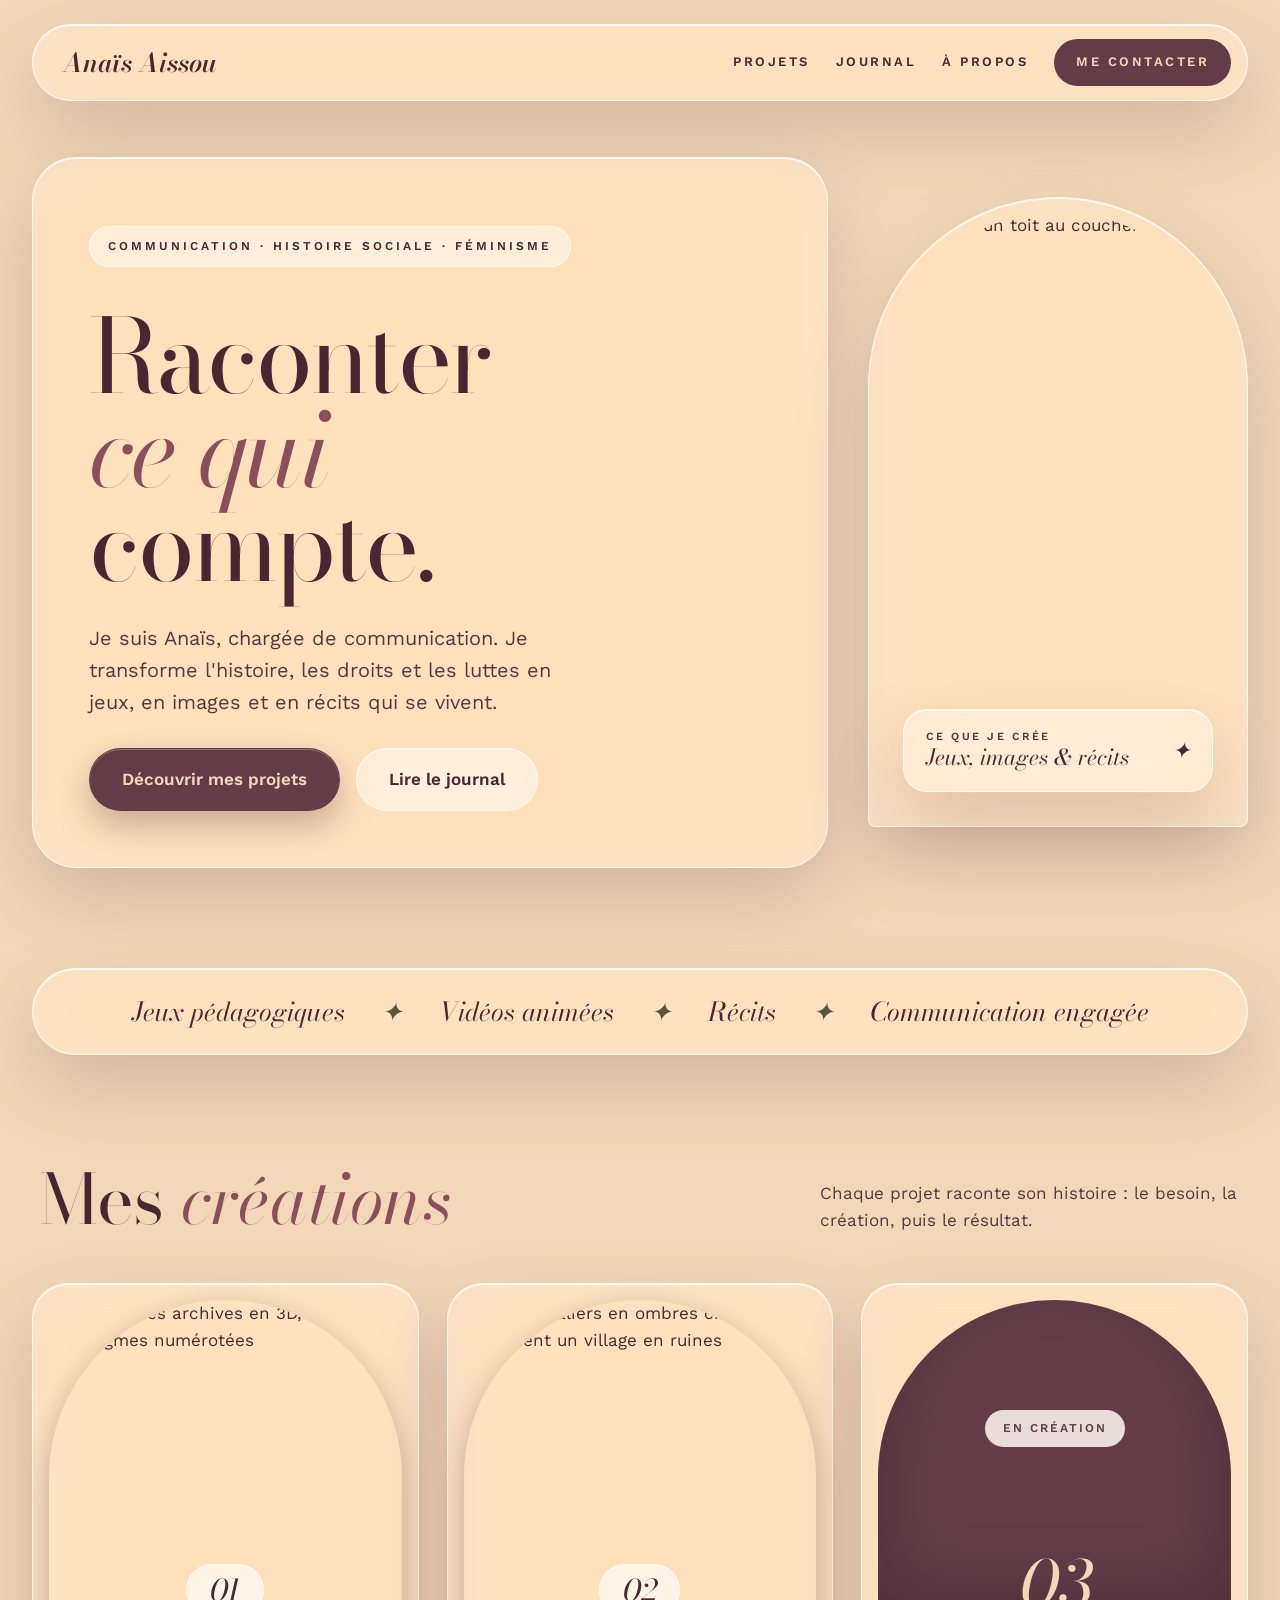
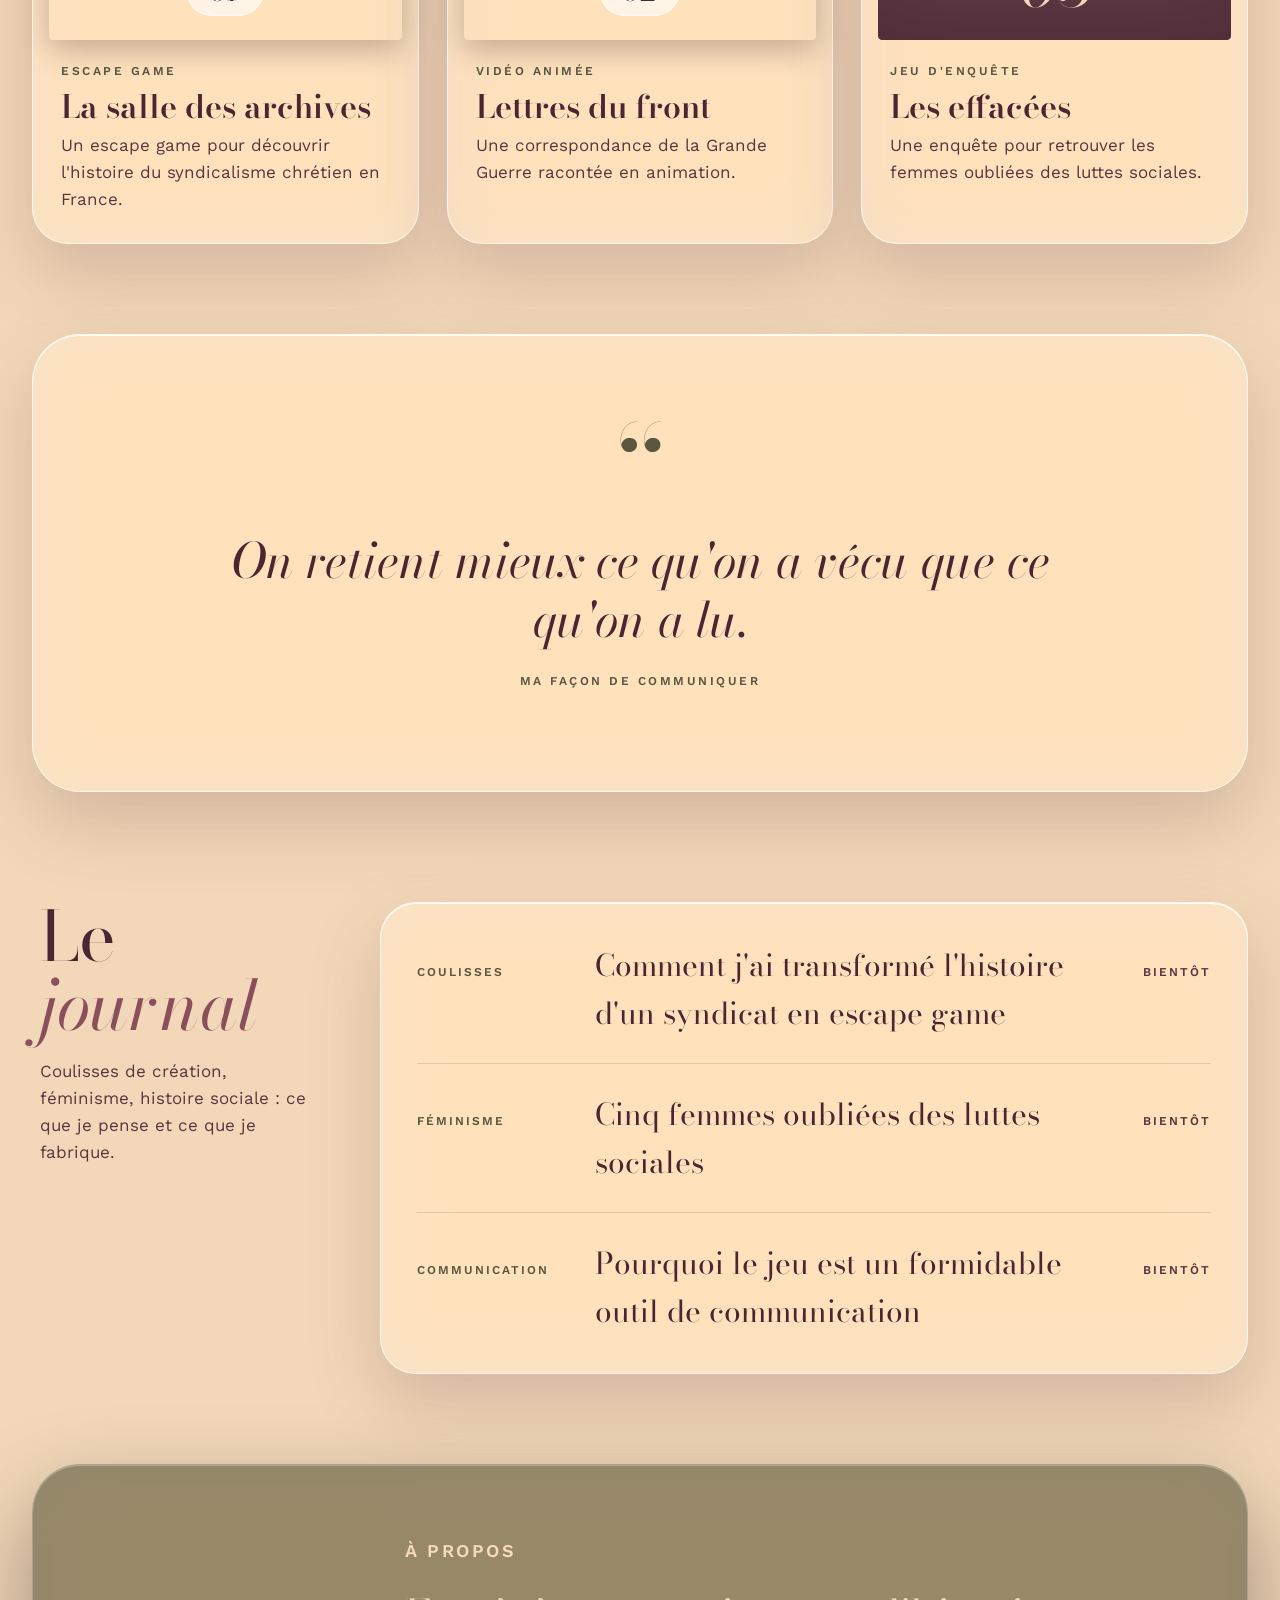
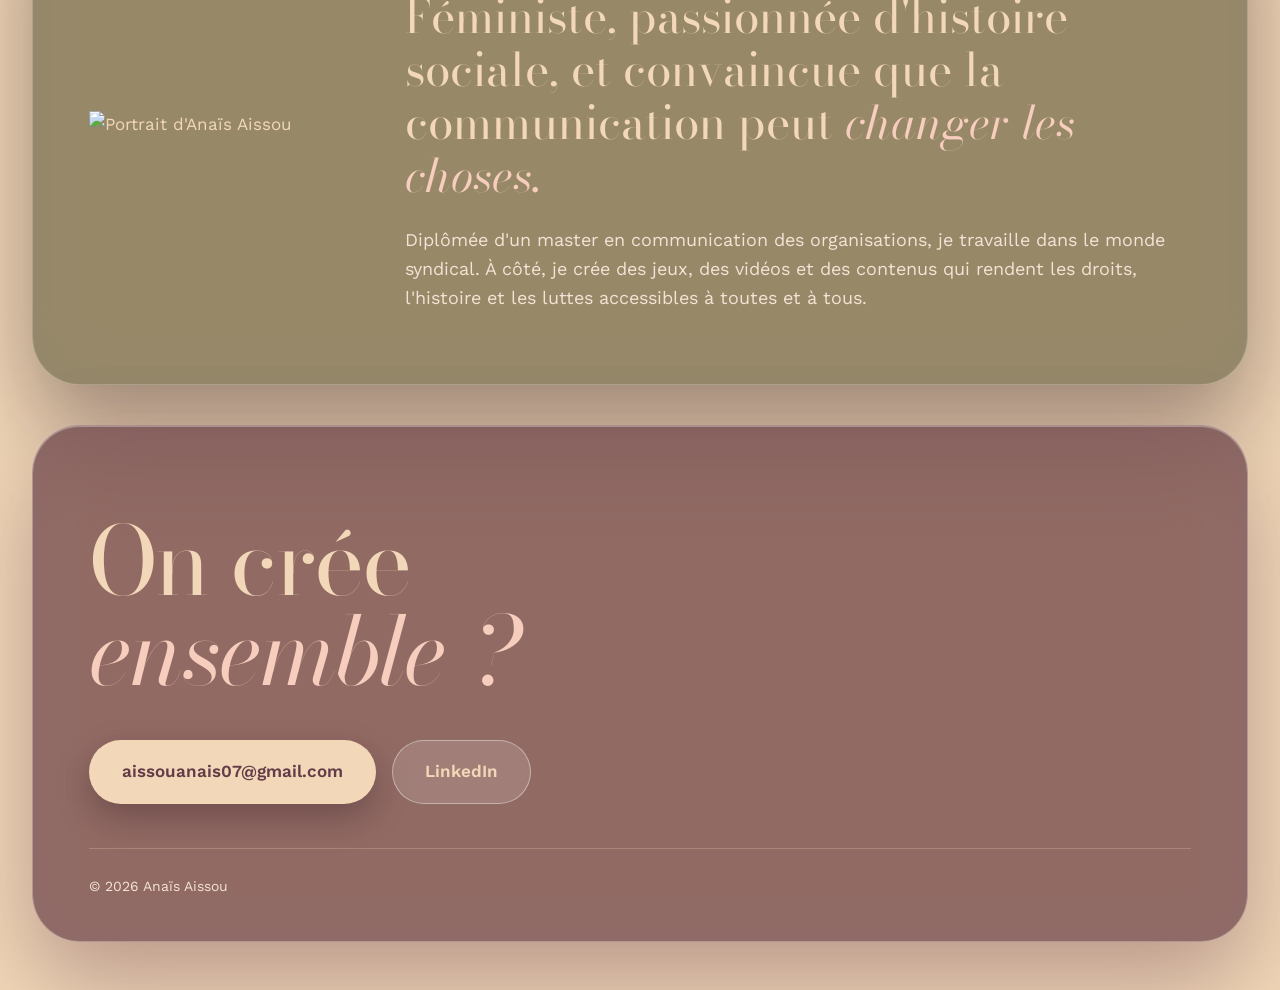
==== index.html @ f651cc9f "Add files via upload" ====
<!doctype html>
<html lang="fr">
<head>
<meta charset="utf-8">
<meta name="viewport" content="width=device-width, initial-scale=1">
<title>Anaïs Aissou · Communication, jeux et récits engagés</title>
<meta name="description" content="Portfolio d'Anaïs Aissou, chargée de communication : jeux pédagogiques, vidéos animées et récits sur l'histoire sociale, les droits et le féminisme.">
<meta property="og:title" content="Anaïs Aissou · Communication, jeux et récits engagés">
<meta property="og:description" content="Portfolio d'Anaïs Aissou, chargée de communication : jeux pédagogiques, vidéos animées et récits sur l'histoire sociale, les droits et le féminisme.">
<meta property="og:image" content="https://anaisaissou-web.github.io/images/hero-coucher-soleil.jpg">
<link rel="preconnect" href="https://fonts.googleapis.com">
<link rel="preconnect" href="https://fonts.gstatic.com" crossorigin>
<link href="https://fonts.googleapis.com/css2?family=Bodoni+Moda:ital,opsz,wght@0,6..96,400;0,6..96,600;1,6..96,400;1,6..96,600&family=Work+Sans:wght@400;500;600&display=swap" rel="stylesheet">
<link rel="stylesheet" href="style.css">
</head>
<body>
<div class="conteneur entete">
  <header class="barre verre">
    <a class="logo" href="index.html">Anaïs Aissou</a>
    <nav class="menu" aria-label="Navigation principale">
      <a href="index.html#projets">Projets</a>
      <a href="journal.html">Journal</a>
      <a href="index.html#apropos">À propos</a>
      <a class="contact" href="index.html#contact">Me contacter</a>
    </nav>
  </header>
</div>

<main>
  <section id="accueil" class="conteneur hero">
    <div class="hero-texte verre">
      <p class="pastille">Communication · Histoire sociale · Féminisme</p>
      <h1>Raconter<br><span class="italique">ce qui</span><br>compte.</h1>
      <p class="intro texte-doux">Je suis Anaïs, chargée de communication. Je transforme l'histoire, les droits et les luttes en jeux, en images et en récits qui se vivent.</p>
      <div class="boutons">
        <a class="bouton bouton-plein" href="#projets">Découvrir mes projets</a>
        <a class="bouton bouton-verre" href="journal.html">Lire le journal</a>
      </div>
    </div>
    <div class="hero-photo">
      <div class="cadre-arche verre">
        <img src="images/hero-coucher-soleil.jpg" alt="Anaïs sur un toit au coucher du soleil">
        <div class="carte-flottante verre">
          <div><small>Ce que je crée</small><span>Jeux, images &amp; récits</span></div>
          <span aria-hidden="true">✦</span>
        </div>
      </div>
    </div>
  </section>

  <div class="conteneur">
    <div class="bandeau verre">
      <span>Jeux pédagogiques</span><span class="etoile" aria-hidden="true">✦</span><span>Vidéos animées</span><span class="etoile" aria-hidden="true">✦</span><span>Récits</span><span class="etoile" aria-hidden="true">✦</span><span>Communication engagée</span>
    </div>
  </div>

  <section id="projets" class="conteneur section">
    <div class="entete-section">
      <h2 class="titre-section">Mes <span class="italique">créations</span></h2>
      <p class="texte-doux">Chaque projet raconte son histoire : le besoin, la création, puis le résultat.</p>
    </div>
    <div class="grille-projets">
      <a class="carte-projet verre" href="projets/salle-des-archives.html">
        <div class="visuel">
          <img src="images/escape-salle.jpg" alt="La salle des archives en 3D, avec ses six énigmes numérotées">
          <span class="numero">01</span>
        </div>
        <div class="infos">
          <p class="etiquette">Escape game</p>
          <h3>La salle des archives</h3>
          <p class="texte-doux">Un escape game pour découvrir l'histoire du syndicalisme chrétien en France.</p>
        </div>
      </a>
      <a class="carte-projet verre" href="projets/lettres-du-front.html">
        <div class="visuel">
          <img src="images/lettres-cavalier.jpg" alt="Deux cavaliers en ombres chinoises traversent un village en ruines">
          <span class="numero">02</span>
        </div>
        <div class="infos">
          <p class="etiquette">Vidéo animée</p>
          <h3>Lettres du front</h3>
          <p class="texte-doux">Une correspondance de la Grande Guerre racontée en animation.</p>
        </div>
      </a>
      <div class="carte-projet verre">
        <div class="visuel vide">
          <span class="statut">En création</span>
          <span class="grand">03</span>
        </div>
        <div class="infos">
          <p class="etiquette">Jeu d'enquête</p>
          <h3>Les effacées</h3>
          <p class="texte-doux">Une enquête pour retrouver les femmes oubliées des luttes sociales.</p>
        </div>
      </div>
    </div>
  </section>

  <section class="conteneur">
    <div class="citation verre">
      <span class="guillemet" aria-hidden="true">“</span>
      <p class="phrase">On retient mieux ce qu'on a vécu que ce qu'on a lu.</p>
      <p class="etiquette">Ma façon de communiquer</p>
    </div>
  </section>

  <section id="journal" class="conteneur section journal">
    <div class="intro-journal">
      <h2 class="titre-section">Le <span class="italique">journal</span></h2>
      <p class="texte-doux">Coulisses de création, féminisme, histoire sociale : ce que je pense et ce que je fabrique.</p>
    </div>
    <div class="liste-articles verre">
      <div class="article-ligne">
        <span class="categorie">Coulisses</span>
        <span class="titre">Comment j'ai transformé l'histoire d'un syndicat en escape game</span>
        <span class="bientot">Bientôt</span>
      </div>
      <div class="article-ligne">
        <span class="categorie">Féminisme</span>
        <span class="titre">Cinq femmes oubliées des luttes sociales</span>
        <span class="bientot">Bientôt</span>
      </div>
      <div class="article-ligne">
        <span class="categorie">Communication</span>
        <span class="titre">Pourquoi le jeu est un formidable outil de communication</span>
        <span class="bientot">Bientôt</span>
      </div>
    </div>
  </section>

  <section id="apropos" class="conteneur">
    <div class="apropos verre-olive">
      <div class="photo"><img src="images/portrait.png" alt="Portrait d'Anaïs Aissou"></div>
      <div class="texte">
        <p class="etiquette">À propos</p>
        <h2>Féministe, passionnée d'histoire sociale, et convaincue que la communication peut <em>changer les choses.</em></h2>
        <p>Diplômée d'un master en communication des organisations, je travaille dans le monde syndical. À côté, je crée des jeux, des vidéos et des contenus qui rendent les droits, l'histoire et les luttes accessibles à toutes et à tous.</p>
      </div>
    </div>
  </section>
</main>
<footer id="contact" class="conteneur pied">
  <div class="boite verre-prune">
    <h2>On crée<br><em>ensemble ?</em></h2>
    <div class="boutons">
      <a class="bouton bouton-clair" href="mailto:aissouanais07@gmail.com">aissouanais07@gmail.com</a>
      <a class="bouton bouton-contour" href="https://www.linkedin.com/in/aissou-ana%C3%AFs-321b30236/" target="_blank" rel="noopener">LinkedIn</a>
    </div>
    <p class="copyright">© 2026 Anaïs Aissou</p>
  </div>
</footer>
</body>
</html>
---- style.css ----
/* =========================================================
   Portfolio Anaïs Aissou · feuille de style commune
   Palette : prune #633C48 · pêche #F2D8B8 · vieux rose #C99482 · olive #5A5740
   ========================================================= */

*, *::before, *::after { box-sizing: border-box; }

:root {
  --prune: #633C48;
  --prune-fonce: #4A2633;
  --prune-doux: #5A3540;
  --accent: #8A4E5C;
  --peche: #F2D8B8;
  --vieux-rose: #C99482;
  --olive: #5A5740;
  --serif: 'Bodoni Moda', Georgia, serif;
  --sans: 'Work Sans', system-ui, sans-serif;
  --verre: rgba(255, 249, 243, 0.32);
  --verre-bord: rgba(255, 255, 255, 0.7);
  --ombre: 0 30px 70px rgba(99, 60, 72, 0.22);
}

html { scroll-behavior: smooth; }

body {
  margin: 0;
  min-height: 100vh;
  color: var(--prune-fonce);
  font-family: var(--sans);
  font-size: 17px;
  line-height: 1.6;
  background: var(--peche) url(images/satin.jpg) center top / cover no-repeat fixed;
}

img { max-width: 100%; display: block; }
a { color: inherit; }
a:hover { opacity: .85; }
a:focus-visible, button:focus-visible { outline: 3px solid var(--accent); outline-offset: 3px; }

.conteneur { max-width: 1280px; margin: 0 auto; padding: 0 32px; }
.serif { font-family: var(--serif); }
.italique { font-style: italic; color: var(--accent); }

/* ---------- Verre dépoli ---------- */
.verre {
  background: var(--verre);
  -webkit-backdrop-filter: blur(30px) saturate(160%);
  backdrop-filter: blur(30px) saturate(160%);
  border: 1px solid var(--verre-bord);
  box-shadow: var(--ombre), inset 0 1px 0 rgba(255, 255, 255, 0.9);
}
.verre-olive {
  background: rgba(90, 87, 64, 0.62);
  -webkit-backdrop-filter: blur(34px) saturate(140%);
  backdrop-filter: blur(34px) saturate(140%);
  border: 1px solid rgba(255, 255, 255, 0.22);
  box-shadow: 0 40px 90px rgba(25, 8, 16, 0.4), inset 0 1px 0 rgba(255, 255, 255, 0.28);
  color: var(--peche);
}
.verre-prune {
  background: rgba(99, 60, 72, 0.7);
  -webkit-backdrop-filter: blur(34px) saturate(150%);
  backdrop-filter: blur(34px) saturate(150%);
  border: 1px solid rgba(255, 255, 255, 0.3);
  box-shadow: 0 40px 90px rgba(99, 60, 72, 0.4), inset 0 1px 0 rgba(255, 255, 255, 0.3);
  color: var(--peche);
}
.pastille {
  display: inline-block;
  padding: 10px 18px;
  border-radius: 999px;
  font-size: 12px; font-weight: 600; letter-spacing: 3px; text-transform: uppercase;
  background: rgba(255, 249, 243, 0.4);
  -webkit-backdrop-filter: blur(16px);
  backdrop-filter: blur(16px);
  border: 1px solid rgba(255, 255, 255, 0.75);
}
.etiquette { margin: 0; font-size: 12px; font-weight: 600; letter-spacing: 2.5px; text-transform: uppercase; color: var(--olive); }

/* ---------- Boutons ---------- */
.bouton {
  display: inline-block;
  text-decoration: none;
  font-weight: 600;
  padding: 17px 32px;
  border-radius: 999px;
  border: 1px solid transparent;
}
.bouton-plein { background: var(--prune); color: var(--peche); box-shadow: 0 14px 34px rgba(99, 60, 72, 0.35), inset 0 1px 0 rgba(255, 255, 255, 0.25); }
.bouton-verre { background: rgba(255, 249, 243, 0.4); -webkit-backdrop-filter: blur(16px); backdrop-filter: blur(16px); border-color: rgba(255, 255, 255, 0.75); box-shadow: inset 0 1px 0 rgba(255, 255, 255, 0.35); }
.bouton-clair { background: var(--peche); color: var(--prune); box-shadow: 0 14px 34px rgba(40, 18, 26, 0.3); }
.bouton-contour { background: rgba(255, 249, 243, 0.14); border-color: rgba(255, 255, 255, 0.4); color: var(--peche); }
.boutons { display: flex; flex-wrap: wrap; gap: 16px; }

/* ---------- En-tête ---------- */
.entete { padding-top: 24px; }
.entete .barre {
  display: flex; flex-wrap: wrap; align-items: center; justify-content: space-between; gap: 16px;
  padding: 14px 16px 14px 30px; border-radius: 999px;
}
.logo { text-decoration: none; font-family: var(--serif); font-size: 26px; font-style: italic; font-weight: 600; }
.menu { display: flex; flex-wrap: wrap; align-items: center; gap: 26px; font-size: 13px; font-weight: 600; letter-spacing: 2.5px; text-transform: uppercase; }
.menu a { text-decoration: none; }
.menu .contact { background: var(--prune); color: var(--peche); padding: 13px 22px; border-radius: 999px; }

/* ---------- Titres ---------- */
h1, h2, h3 { font-family: var(--serif); font-weight: 400; margin: 0; }
.titre-section { font-size: clamp(46px, 5.4vw, 80px); line-height: 1; }
.texte-doux { color: var(--prune-doux); }

/* ---------- Accueil ---------- */
.hero { display: flex; flex-wrap: wrap; gap: 40px; align-items: stretch; padding-top: 56px; padding-bottom: 100px; }
.hero-texte { flex: 999 1 560px; min-width: 0; padding: 56px; border-radius: 44px; display: flex; flex-direction: column; justify-content: center; gap: 30px; }
.hero-texte .pastille { align-self: flex-start; }
.hero h1 { font-size: clamp(60px, 8vw, 120px); line-height: 0.92; letter-spacing: -3px; }
.hero-texte p.intro { margin: 0; max-width: 500px; font-size: 20px; }
.hero-photo { flex: 1 1 380px; min-width: 0; display: flex; justify-content: center; align-items: center; }
.cadre-arche { position: relative; width: 420px; max-width: 100%; padding: 14px; border-radius: 999px 999px 40px 40px; }
.cadre-arche img { width: 100%; height: 600px; object-fit: cover; object-position: 50% 62%; border-radius: 999px 999px 28px 28px; }
.carte-flottante { position: absolute; bottom: 34px; left: 34px; right: 34px; padding: 18px 22px; border-radius: 24px; display: flex; align-items: center; justify-content: space-between; gap: 12px; }
.carte-flottante small { display: block; font-size: 11px; font-weight: 600; letter-spacing: 2.5px; text-transform: uppercase; color: var(--prune-doux); }
.carte-flottante span { font-family: var(--serif); font-style: italic; font-size: 22px; line-height: 1.15; }

.bandeau { padding: 22px 40px; border-radius: 999px; display: flex; flex-wrap: wrap; justify-content: center; gap: 10px 36px; font-family: var(--serif); font-style: italic; font-size: 26px; }
.bandeau .etoile { color: var(--olive); }

.section { padding-top: 110px; padding-bottom: 90px; }
.entete-section { display: flex; flex-wrap: wrap; align-items: flex-end; justify-content: space-between; gap: 20px; padding: 0 8px; margin-bottom: 48px; }
.entete-section p { margin: 0; max-width: 420px; }

/* ---------- Cartes projets ---------- */
.grille-projets { display: grid; grid-template-columns: repeat(auto-fit, minmax(290px, 1fr)); gap: 28px; }
.carte-projet { padding: 16px 16px 30px; border-radius: 36px; display: flex; flex-direction: column; gap: 22px; text-decoration: none; transition: transform .25s ease; }
.carte-projet:hover { transform: translateY(-6px); opacity: 1; }
.visuel { position: relative; height: 340px; border-radius: 999px 999px 24px 24px; overflow: hidden; display: flex; flex-direction: column; align-items: center; justify-content: flex-end; padding: 24px; gap: 8px; box-shadow: 0 10px 30px rgba(25, 8, 16, 0.25); }
.visuel img { position: absolute; inset: 0; width: 100%; height: 100%; object-fit: cover; }
.visuel .numero { position: relative; font-family: var(--serif); font-style: italic; font-size: 30px; line-height: 1; color: var(--prune-fonce); padding: 10px 22px; border-radius: 999px; background: rgba(255, 249, 243, 0.7); -webkit-backdrop-filter: blur(14px); backdrop-filter: blur(14px); border: 1px solid rgba(255, 255, 255, 0.8); }
.visuel.vide { background: var(--prune); color: var(--peche); box-shadow: inset 0 -40px 70px rgba(25, 8, 16, 0.25); }
.visuel.vide .grand { font-family: var(--serif); font-style: italic; font-size: 64px; line-height: 1; }
.visuel .statut { position: absolute; top: 110px; font-size: 12px; font-weight: 600; letter-spacing: 2px; text-transform: uppercase; padding: 9px 18px; border-radius: 999px; background: rgba(255, 249, 243, 0.85); color: var(--prune); }
.carte-projet .infos { display: flex; flex-direction: column; gap: 8px; padding: 0 12px; }
.carte-projet h3 { font-size: 32px; font-weight: 600; line-height: 1.1; }
.carte-projet p { margin: 0; }

/* ---------- Citation ---------- */
.citation { padding: 100px 40px; border-radius: 48px; display: flex; flex-direction: column; align-items: center; gap: 24px; text-align: center; }
.citation .guillemet { font-family: var(--serif); font-size: 120px; line-height: 0.6; color: var(--olive); }
.citation p.phrase { margin: 0; max-width: 900px; font-family: var(--serif); font-style: italic; font-size: clamp(32px, 3.8vw, 54px); line-height: 1.2; }

/* ---------- Journal ---------- */
.journal { display: flex; flex-wrap: wrap; gap: 48px; align-items: flex-start; }
.journal .intro-journal { flex: 1 1 300px; min-width: 0; padding: 0 8px; }
.liste-articles { flex: 999 1 560px; min-width: 0; padding: 12px 36px; border-radius: 36px; display: flex; flex-direction: column; }
.article-ligne { text-decoration: none; display: flex; flex-wrap: wrap; align-items: baseline; gap: 12px 28px; padding: 26px 0; }
.article-ligne + .article-ligne { border-top: 1px solid rgba(99, 60, 72, 0.18); }
.article-ligne .categorie { width: 150px; font-size: 12px; font-weight: 600; letter-spacing: 2px; text-transform: uppercase; color: var(--olive); }
.article-ligne .titre { flex: 1 1 280px; font-family: var(--serif); font-size: 30px; }
.article-ligne .bientot { font-size: 12px; font-weight: 600; letter-spacing: 2px; text-transform: uppercase; color: var(--prune-doux); }

/* ---------- À propos ---------- */
.apropos { padding: 72px 56px; border-radius: 48px; display: flex; flex-wrap: wrap; gap: 56px; align-items: center; overflow: hidden; }
.apropos .photo { flex: 1 1 260px; min-width: 0; display: flex; justify-content: center; }
.apropos .photo img { width: 300px; height: auto; }
.apropos .texte { flex: 999 1 480px; min-width: 0; display: flex; flex-direction: column; gap: 24px; }
.apropos .etiquette { color: #F7D8C0; }
.apropos h2 { font-size: clamp(34px, 3.6vw, 52px); line-height: 1.15; }
.apropos h2 em { color: #F7CDBE; }
.apropos p { margin: 0; font-size: 18px; color: #F2E3D6; }

/* ---------- Pied de page ---------- */
.pied { padding-top: 40px; padding-bottom: 48px; }
.pied .boite { padding: 90px 56px 44px; border-radius: 48px; display: flex; flex-direction: column; gap: 44px; }
.pied h2 { font-size: clamp(54px, 7.4vw, 112px); line-height: 0.95; letter-spacing: -2px; }
.pied h2 em { color: #F7CDBE; }
.pied .copyright { margin: 0; padding-top: 26px; border-top: 1px solid rgba(242, 216, 184, 0.25); font-size: 14px; color: #F2E3D6; }

/* ---------- Pages projet ---------- */
.fil-ariane { padding-top: 40px; font-size: 14px; }
.fil-ariane a { text-decoration: none; font-weight: 600; }
.entete-projet { margin-top: 24px; padding: 56px; border-radius: 44px; display: flex; flex-direction: column; gap: 22px; }
.entete-projet h1 { font-size: clamp(48px, 6.6vw, 96px); line-height: 0.95; letter-spacing: -2px; }
.entete-projet .chapo { margin: 0; max-width: 760px; font-size: 21px; }
.fiche { display: grid; grid-template-columns: repeat(auto-fit, minmax(200px, 1fr)); gap: 16px; margin-top: 10px; }
.fiche div { padding: 18px 22px; border-radius: 22px; }
.fiche strong { display: block; font-size: 11px; letter-spacing: 2.5px; text-transform: uppercase; color: var(--olive); }

.bloc-image { margin-top: 40px; padding: 14px; border-radius: 36px; }
.bloc-image img { width: 100%; border-radius: 26px; }
.bloc-image figcaption { padding: 14px 10px 4px; font-size: 14px; color: var(--prune-doux); }

.etapes { display: grid; grid-template-columns: repeat(auto-fit, minmax(280px, 1fr)); gap: 24px; margin-top: 40px; }
.etape { padding: 36px; border-radius: 32px; display: flex; flex-direction: column; gap: 12px; }
.etape h2 { font-size: 34px; line-height: 1.1; }
.etape p { margin: 0; }

.video { position: relative; aspect-ratio: 16 / 9; border-radius: 26px; overflow: hidden; background: #1a1012; }
.video iframe, .video video { position: absolute; inset: 0; width: 100%; height: 100%; border: 0; }

/* ---------- Petits écrans ---------- */
@media (max-width: 700px) {
  body { background-attachment: scroll; background-size: 100% auto; background-repeat: repeat-y; }
  .conteneur { padding: 0 16px; }
  .hero { padding-bottom: 48px; }
  .entete .barre { border-radius: 32px; padding: 16px 20px; }
  .menu { gap: 16px; }
  .hero-texte, .entete-projet { padding: 32px 26px; }
  .cadre-arche img { height: 460px; }
  .bandeau { border-radius: 32px; font-size: 21px; }
  .citation { padding: 64px 24px; }
  .liste-articles { padding: 8px 22px; }
  .apropos { padding: 48px 26px; }
  .pied .boite { padding: 56px 26px 32px; }
}
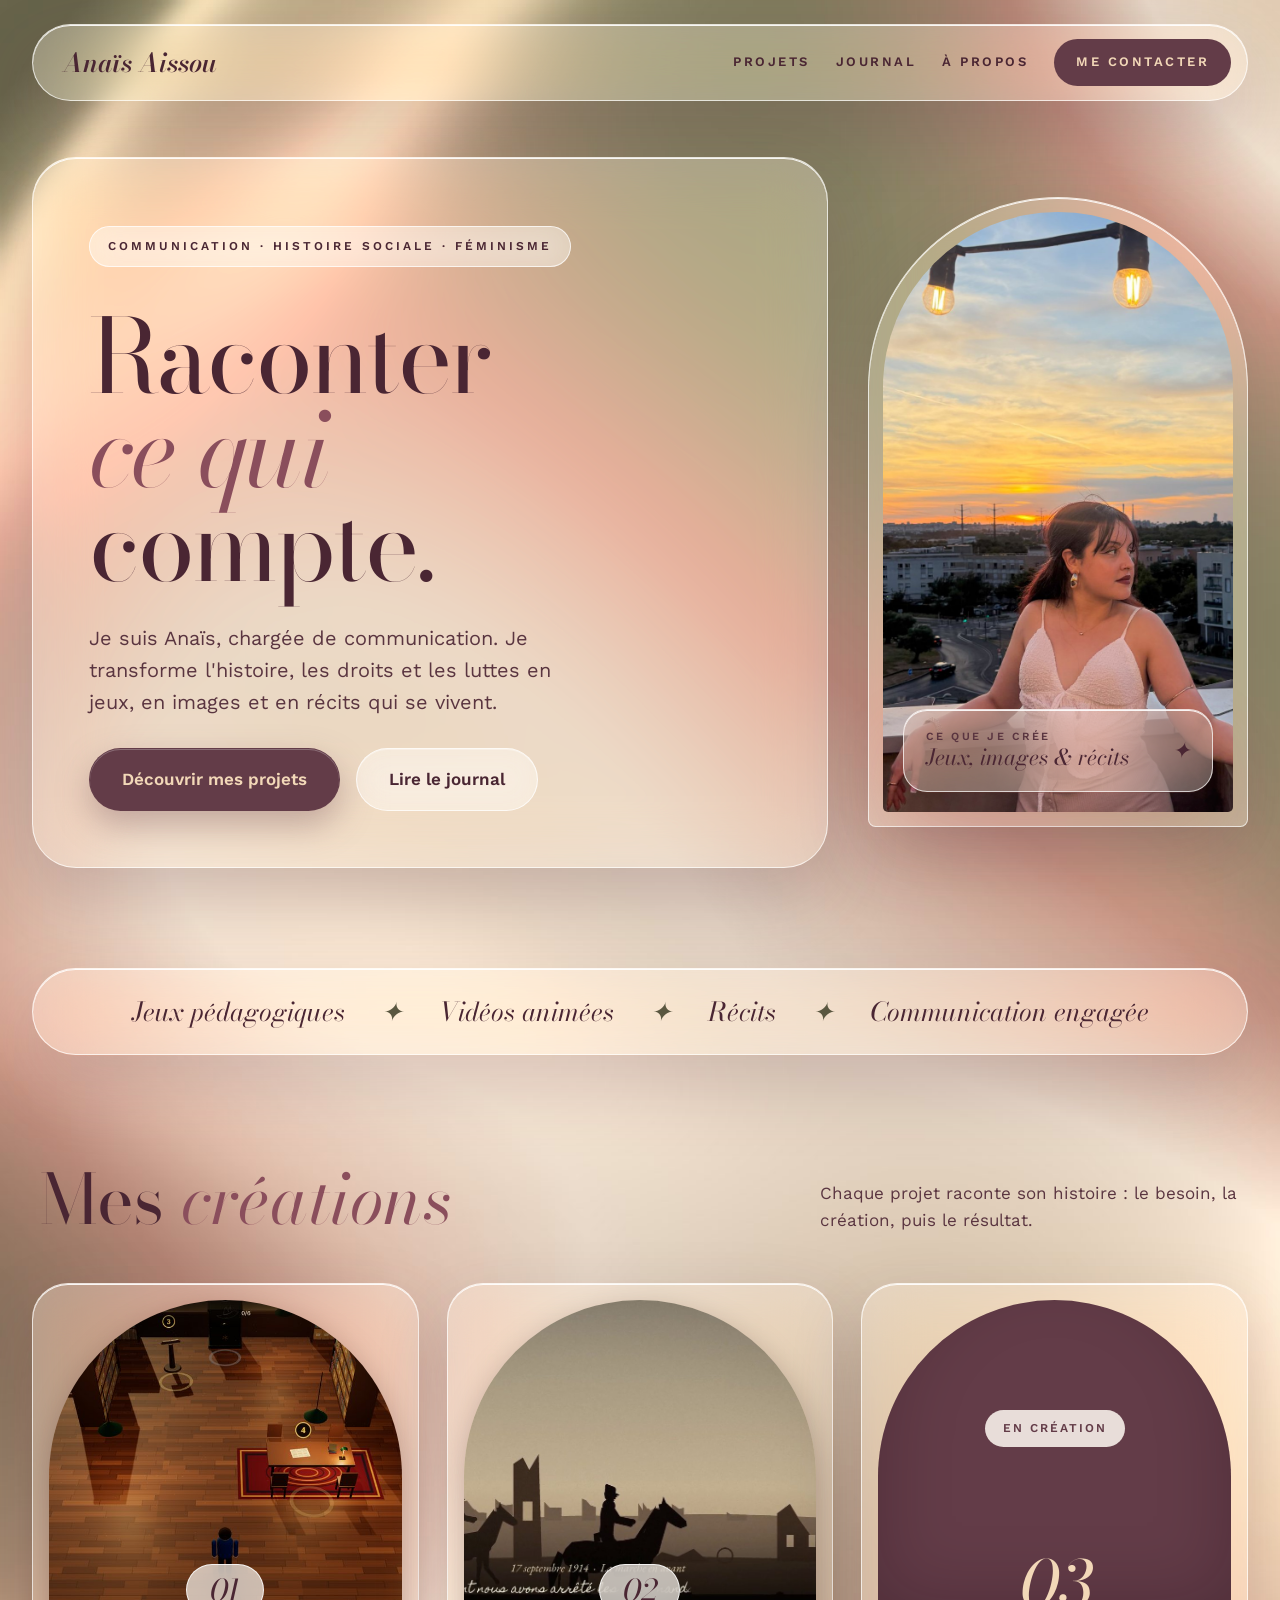
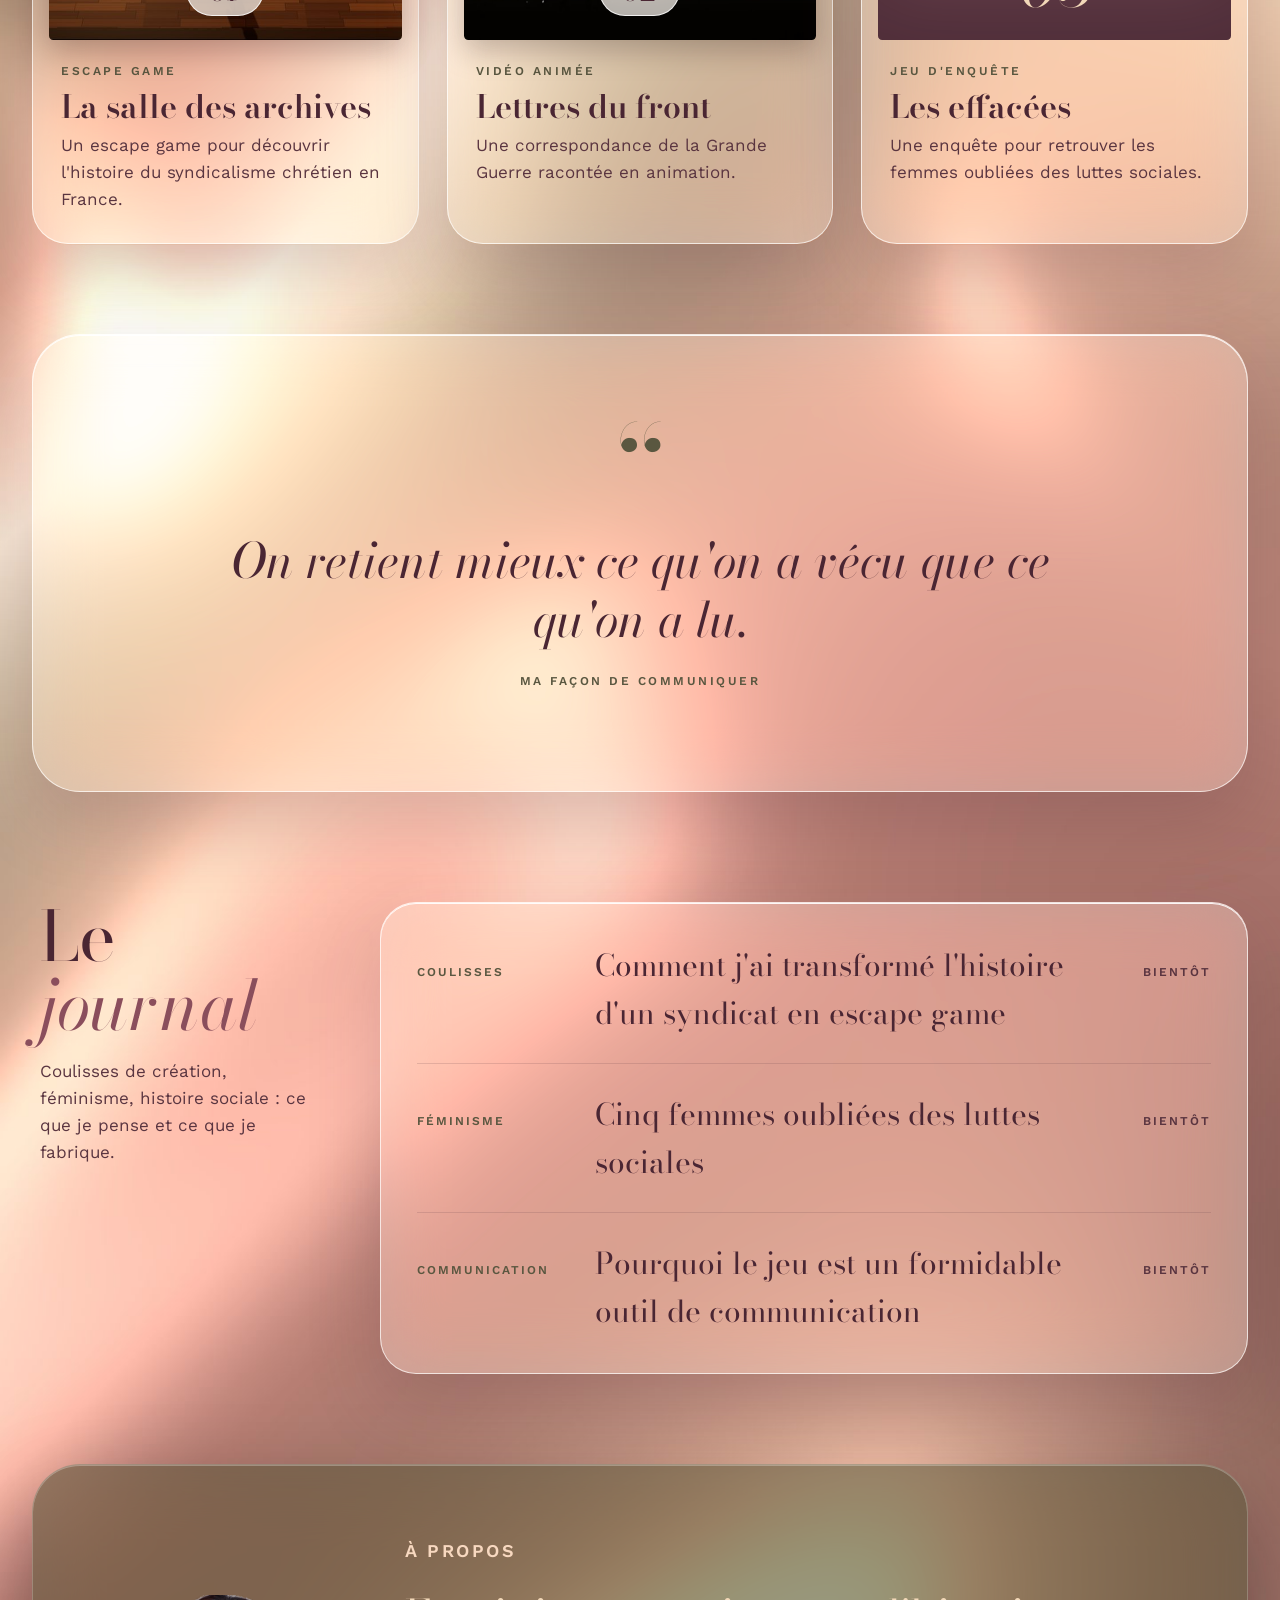
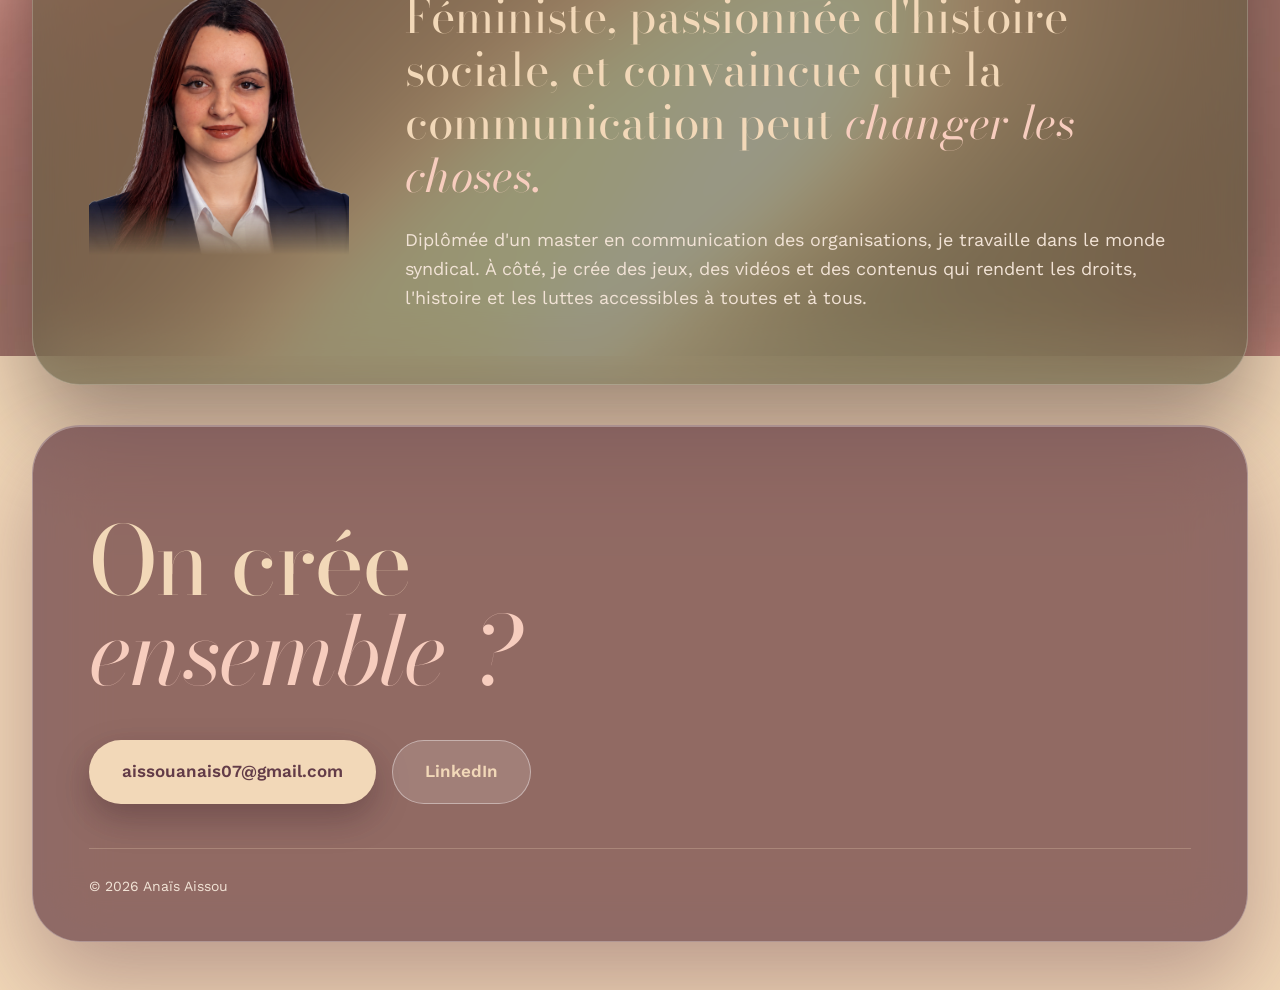
==== commit 298c0d54: "Add files via upload" ====
--- a/index.html
+++ b/index.html
@@ -7,7 +7,7 @@
 <meta name="description" content="Portfolio d'Anaïs Aissou, chargée de communication : jeux pédagogiques, vidéos animées et récits sur l'histoire sociale, les droits et le féminisme.">
 <meta property="og:title" content="Anaïs Aissou · Communication, jeux et récits engagés">
 <meta property="og:description" content="Portfolio d'Anaïs Aissou, chargée de communication : jeux pédagogiques, vidéos animées et récits sur l'histoire sociale, les droits et le féminisme.">
-<meta property="og:image" content="https://anaisaissou-web.github.io/images/hero-coucher-soleil.jpg">
+<meta property="og:image" content="https://anaisaissou-web.github.io/hero-coucher-soleil.jpg">
 <link rel="preconnect" href="https://fonts.googleapis.com">
 <link rel="preconnect" href="https://fonts.gstatic.com" crossorigin>
 <link href="https://fonts.googleapis.com/css2?family=Bodoni+Moda:ital,opsz,wght@0,6..96,400;0,6..96,600;1,6..96,400;1,6..96,600&family=Work+Sans:wght@400;500;600&display=swap" rel="stylesheet">
@@ -39,7 +39,7 @@
     </div>
     <div class="hero-photo">
       <div class="cadre-arche verre">
-        <img src="images/hero-coucher-soleil.jpg" alt="Anaïs sur un toit au coucher du soleil">
+        <img src="hero-coucher-soleil.jpg" alt="Anaïs sur un toit au coucher du soleil">
         <div class="carte-flottante verre">
           <div><small>Ce que je crée</small><span>Jeux, images &amp; récits</span></div>
           <span aria-hidden="true">✦</span>
@@ -60,9 +60,9 @@
       <p class="texte-doux">Chaque projet raconte son histoire : le besoin, la création, puis le résultat.</p>
     </div>
     <div class="grille-projets">
-      <a class="carte-projet verre" href="projets/salle-des-archives.html">
+      <a class="carte-projet verre" href="salle-des-archives.html">
         <div class="visuel">
-          <img src="images/escape-salle.jpg" alt="La salle des archives en 3D, avec ses six énigmes numérotées">
+          <img src="escape-salle.jpg" alt="La salle des archives en 3D, avec ses six énigmes numérotées">
           <span class="numero">01</span>
         </div>
         <div class="infos">
@@ -71,9 +71,9 @@
           <p class="texte-doux">Un escape game pour découvrir l'histoire du syndicalisme chrétien en France.</p>
         </div>
       </a>
-      <a class="carte-projet verre" href="projets/lettres-du-front.html">
+      <a class="carte-projet verre" href="lettres-du-front.html">
         <div class="visuel">
-          <img src="images/lettres-cavalier.jpg" alt="Deux cavaliers en ombres chinoises traversent un village en ruines">
+          <img src="lettres-cavalier.jpg" alt="Deux cavaliers en ombres chinoises traversent un village en ruines">
           <span class="numero">02</span>
         </div>
         <div class="infos">
@@ -130,7 +130,7 @@
 
   <section id="apropos" class="conteneur">
     <div class="apropos verre-olive">
-      <div class="photo"><img src="images/portrait.png" alt="Portrait d'Anaïs Aissou"></div>
+      <div class="photo"><img src="portrait.png" alt="Portrait d'Anaïs Aissou"></div>
       <div class="texte">
         <p class="etiquette">À propos</p>
         <h2>Féministe, passionnée d'histoire sociale, et convaincue que la communication peut <em>changer les choses.</em></h2>
--- a/style.css
+++ b/style.css
@@ -29,7 +29,7 @@
   font-family: var(--sans);
   font-size: 17px;
   line-height: 1.6;
-  background: var(--peche) url(images/satin.jpg) center top / cover no-repeat fixed;
+  background: var(--peche) url(satin.jpg) center top / cover no-repeat fixed;
 }
 
 img { max-width: 100%; display: block; }
